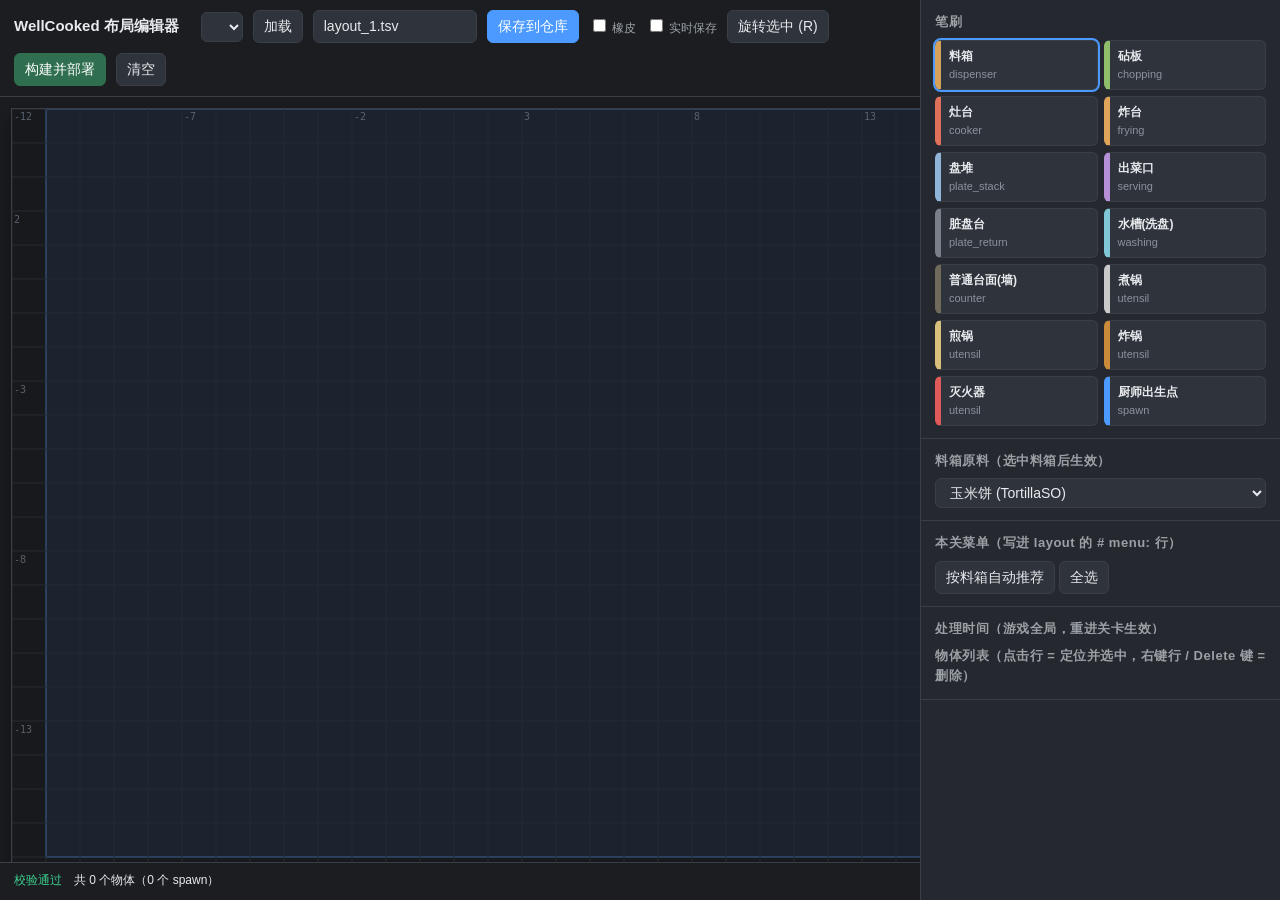
==== levels/wellcooked_demo/layout-editor/index.html @ 94f86778 "game-bridge/13: 四关数据、布局编辑器、F9 注入与处理时间插件 - 四关 layout + 重新生成的 bundle；生成器统一中心对齐占位、dir、盘堆挂已有台面  - 新增 lev" ====
<!DOCTYPE html>
<html lang="zh-CN">
<head>
<meta charset="utf-8">
<title>WellCooked 关卡布局编辑器</title>
<style>
  :root { --bg:#1b1d21; --panel:#25282e; --line:#3a3f47; --text:#e8eaed; --dim:#9aa0a6; --accent:#4c9aff; --warn:#ff6b6b; --ok:#3ecf8e; }
  * { box-sizing: border-box; }
  body { margin:0; font:14px/1.5 "Segoe UI","Microsoft YaHei",sans-serif; background:var(--bg); color:var(--text); display:flex; height:100vh; overflow:hidden; }
  #left { flex:1; display:flex; flex-direction:column; min-width:0; }
  #right { width:360px; background:var(--panel); border-left:1px solid var(--line); display:flex; flex-direction:column; overflow:hidden; }
  #sideTop { flex:0 1 auto; min-height:0; overflow-y:auto; }
  header { padding:10px 14px; border-bottom:1px solid var(--line); display:flex; gap:10px; align-items:center; flex-wrap:wrap; }
  header h1 { font-size:15px; margin:0 12px 0 0; font-weight:600; }
  button, select, input { background:#2f343c; color:var(--text); border:1px solid var(--line); border-radius:6px; padding:5px 10px; font:inherit; }
  button:hover { border-color:var(--accent); cursor:pointer; }
  button.primary { background:var(--accent); border-color:var(--accent); color:#fff; }
  #canvasWrap { flex:1; overflow:auto; padding:12px; display:flex; }
  canvas { margin:auto; image-rendering:pixelated; cursor:crosshair; box-shadow:0 0 0 1px #3a3f47, 0 8px 24px rgba(0,0,0,.45); }
  .sect { padding:12px 14px; border-bottom:1px solid var(--line); }
  .sect h2 { font-size:13px; margin:0 0 8px; color:var(--dim); font-weight:600; letter-spacing:.04em; }
  .palette { display:grid; grid-template-columns:1fr 1fr; gap:6px; }
  .palette button { text-align:left; font-size:12px; padding:6px 8px; }
  .palette button.active { outline:2px solid var(--accent); }
  #list { flex:1 1 240px; min-height:200px; overflow:auto; font-size:12px; }
  .group { position:sticky; top:0; z-index:1; background:#20232a; color:#8b929b; font-size:11px; padding:4px 8px; border-bottom:1px solid #2f333a; letter-spacing:.04em; }
  .row { display:flex; gap:6px; align-items:center; padding:3px 6px; border-bottom:1px solid #2f333a; cursor:pointer; }
  .row:hover { background:#2c313a; }
  .row.sel { background:#2c3a4f; }
  .empty { padding:10px 8px; color:#8b929b; font-size:12px; }
  .sw { width:10px; height:10px; border-radius:2px; flex:0 0 auto; }
  .row span.n { flex:1; overflow:hidden; text-overflow:ellipsis; white-space:nowrap; }
  .row span.c { color:var(--dim); }
  #status { padding:8px 14px; font-size:12px; border-top:1px solid var(--line); min-height:38px; }
  .err { color:var(--warn); }
  .good { color:var(--ok); }
  label.inline { font-size:12px; color:var(--dim); }
</style>
</head>
<body>
<div id="left">
  <header>
    <h1>WellCooked 布局编辑器</h1>
    <select id="fileSel"></select>
    <button id="btnLoad">加载</button>
    <input id="fileName" value="layout_1.tsv" size="16">
    <button id="btnSave" class="primary">保存到仓库</button>
    <label class="inline"><input type="checkbox" id="eraseMode"> 橡皮</label>
    <label class="inline"><input type="checkbox" id="autoSave"> 实时保存</label>
    <button id="btnRotate">旋转选中 (R)</button>
    <button id="btnBuild" style="background:#2f6f4f;border-color:#2f6f4f;color:#fff">构建并部署</button>
    <button id="btnClear">清空</button>
  </header>
  <div id="canvasWrap"><canvas id="cv"></canvas></div>
  <div id="status">就绪</div>
</div>

<div id="right">
  <div id="sideTop">
  <div class="sect">
    <h2>笔刷</h2>
    <div class="palette" id="palette"></div>
  </div>
  <div class="sect">
    <h2>料箱原料（选中料箱后生效）</h2>
    <select id="ingSel" style="width:100%"></select>
  </div>
  <div class="sect" id="menuPanel">
    <h2>本关菜单（写进 layout 的 # menu: 行）</h2>
    <div id="menuList" style="font-size:12px"></div>
    <div style="margin-top:8px">
      <button id="btnMenuAuto">按料箱自动推荐</button>
      <button id="btnMenuAll">全选</button>
    </div>
  </div>
  <div class="sect">
    <h2>处理时间（游戏全局，重进关卡生效）</h2>
    <div style="display:flex;gap:6px;align-items:center;margin-bottom:4px">
      <span style="color:#9aa0a6;font-size:12px">煮/炸</span>
      <input id="cookTime" type="number" min="1" max="30" step="0.5" value="10" style="width:70px">
      <span style="color:#9aa0a6;font-size:12px">秒</span>
    </div>
    <div id="cookHint" style="color:#8b929b;font-size:11px;margin-bottom:6px">煮好 10s，20s 烧焦</div>
    <div style="display:flex;gap:6px;align-items:center;margin-bottom:4px">
      <span style="color:#9aa0a6;font-size:12px">切菜阶段</span>
      <input id="chopStages" type="number" min="2" max="8" step="1" value="8" style="width:60px">
      <span style="color:#8b929b;font-size:11px">2–8</span>
    </div>
    <div style="display:flex;gap:6px;align-items:center;margin-bottom:6px">
      <span style="color:#9aa0a6;font-size:12px">单人每阶段刀数</span>
      <input id="chopMult" type="number" min="1" max="10" step="1" value="5" style="width:60px">
      <span style="color:#8b929b;font-size:11px">1–10</span>
    </div>
    <div id="chopEstimate" style="color:#8b929b;font-size:11px;margin-bottom:6px">单人：35 刀 ≈ 7.0s；2P+：7 刀 ≈ 1.4s（0.2s/刀）</div>
    <div style="display:flex;gap:8px;align-items:center">
      <button id="btnApplyProcessing">应用到游戏</button>
      <button id="btnResetProcessing">恢复默认</button>
    </div>
    <div id="procStatus" style="color:#8b929b;font-size:11px;margin-top:5px;white-space:pre-wrap">读取中…</div>
  </div>
  </div>
  <div class="sect" style="padding-bottom:6px">
    <h2>物体列表（点击行 = 定位并选中，右键行 / Delete 键 = 删除）</h2>
  </div>
  <div id="list"></div>
</div>

<script>
const X0 = -12, X1 = 30, Z0 = -18, Z1 = 6;      // 编辑范围（格）
const CS = 34;                                  // 每格像素
const CELL = 0.6;   // 实测：台面 1.2 米 = 2 格，最小公因数 0.6 米
// 真实可视地板（米）：x -6.6..17.4, z -10.2..3.0 → 换算成格
const FLOOR = { x0: -6.6 / CELL, x1: 17.4 / CELL, z0: -10.2 / CELL, z1: 3.0 / CELL };
const COLS = X1 - X0, ROWS = Z1 - Z0;

const KINDS = [
  { kind:"dispenser",   name:"料箱",   prefab:"Dispenser",       so:"Dispenser01SO",   color:"#d7a15a", w:2, h:2 },
  { kind:"chopping",    name:"砧板",   prefab:"ChoppingCounter", so:"ChoppingCounterSO", color:"#8fbf6a", w:2, h:2 },
  { kind:"cooker",      name:"灶台",   prefab:"Cooker",          so:"CookerSO",        color:"#e0705a", w:2, h:2 },
  { kind:"frying",      name:"炸台",   prefab:"FryingStation",   so:"FryingStationSO", color:"#e0a35a", w:2, h:2 },
  { kind:"plate_stack", name:"盘堆",   prefab:"CleanPlateStack", so:"CleanPlateStackSO", color:"#8fb4d7", w:2, h:2 },
  { kind:"serving",     name:"出菜口", prefab:"ServingStation",  so:"ServingStationSO", color:"#b58fd7", w:4, h:2 },
  { kind:"plate_return",name:"脏盘台", prefab:"PlateReturn",     so:"PlateReturnSO",   color:"#7a7f8a", w:2, h:2 },
  { kind:"washing",     name:"水槽(洗盘)", prefab:"Sink",          so:"SinkSO",          color:"#7fc7d7", w:4, h:2 },
  { kind:"counter",     name:"普通台面(墙)", prefab:"Counter",         so:"CounterSO",       color:"#6f6a5a", w:2, h:2 },
  { kind:"utensil",     name:"煮锅",   prefab:"Pot",             so:"PotSO",           color:"#c9c9c9", w:2, h:2 },
  { kind:"utensil",     name:"煎锅",   prefab:"FryPan",          so:"FryPanSO",        color:"#d8c07a", w:2, h:2 },
  { kind:"utensil",     name:"炸锅",   prefab:"FrierBasket",     so:"FrierBasketSO",   color:"#c98a3a", w:2, h:2 },
  { kind:"utensil",     name:"灭火器", prefab:"FireExtinguisher", so:"FireExtinguisherSO", color:"#e05a5a", w:2, h:2 },
  { kind:"spawn",       name:"厨师出生点", prefab:"",            so:"",                color:"#4c9aff", w:1, h:1 },
];
const INGREDIENTS = [
  { v:"TortillaSO",       n:"玉米饼" },
  { v:"RiceSO",           n:"米（要煮）" },
  { v:"BurritoChickenSO", n:"鸡肉（切+炸）" },
  { v:"BurritoMeatSO",    n:"牛肉（切+炸）" },
  { v:"MushroomSO",       n:"蘑菇（切）" },
  { v:"SushiFishSO",      n:"寿司鱼（切）" },
  { v:"SushiPrawnSO",     n:"寿司虾（切）" },
];

const cv = document.getElementById("cv");
const ctx = cv.getContext("2d");
cv.width = COLS * CS; cv.height = ROWS * CS;

let objs = [];            // {kind,prefab,so,ing,x,z,note}
let brush = KINDS[0];
let selected = -1;

const px = (x) => (x - X0) * CS;
const py = (z) => (Z1 - 1 - z) * CS;   // z 向上
const cellAt = (ev) => {
  const r = cv.getBoundingClientRect();
  const col = Math.floor((ev.clientX - r.left) / CS);
  const row = Math.floor((ev.clientY - r.top) / CS);
  if (col < 0 || row < 0 || col >= COLS || row >= ROWS) return null;
  return { x: X0 + col, z: Z0 + (ROWS - 1 - row) };
};

// ---- 占位模型：前端与生成器 BuildWellCookedDemo.cs 必须逐格一致 ----
// 工位以锚点格 (x,z) 为中心，占据 w x h 格（中心对齐）：
//   x0 = x - w/2, x1 = x + w/2, z0 = z - h/2, z1 = z + h/2
// 生成器 FootprintOf() 用米、这里用格，0.6 米/格，2x2 / 4x2 的整数结果完全对应。
// 锚点不是左上角：2x2 台面放在 (7,0) 时占 (6,0)(7,0)(6,1)(7,1)，与游戏里一致。
function layoutBounds(list) {
  // 必须和生成器 ComputeRoomBounds() 一样：只跳过 spawn（utensil/plate_stack 也算），
  // 否则靠墙判断（yaw）会不同，同一个 sink 在两边会被算成不同朝向。
  const all = (list || objs).filter(o => o.kind !== "spawn");
  if (!all.length) return { minX:0, maxX:0, minZ:0, maxZ:0 };
  const xs = all.map(o => o.x), zs = all.map(o => o.z);
  return { minX:Math.min(...xs), maxX:Math.max(...xs), minZ:Math.min(...zs), maxZ:Math.max(...zs) };
}
function wallYaw(gx, gz, bb) {
  if (gz >= bb.maxZ) return 180;   // 北墙 -> 朝南（朝屋里）
  if (gz <= bb.minZ) return 0;     // 南墙 -> 朝北（朝屋里）
  if (gx <= bb.minX) return 90;    // 西墙 -> 朝东
  if (gx >= bb.maxX) return 270;   // 东墙 -> 朝西
  return 0;
}
// 出餐口的箭头必须朝屋外；映射与生成器 ServingYaw() 一字不差：
// 东 90 / 北 0 / 南 180 / 西 270，岛台朝东 90。
function servingYaw(gx, gz, bb) {
  if (gz >= bb.maxZ) return 0;
  if (gz <= bb.minZ) return 180;
  if (gx <= bb.minX) return 270;
  if (gx >= bb.maxX) return 90;
  return 90;
}
function yawOf(o, bb) {
  bb = bb || layoutBounds();
  if (o.kind === "serving") return servingYaw(o.x, o.z, bb);   // 出餐口永远由位置决定（dir 不生效）
  if (o.dir === undefined || o.dir === null || o.dir === "") return wallYaw(o.x, o.z, bb);
  return ((parseInt(o.dir, 10) % 360) + 360) % 360;
}
// 长轴跟着朝向走：0/180 => 长轴沿 x；90/270 => 长轴沿 z。
// 用和生成器 FootprintOf() 相同的区间（45..135 / 225..315），非 90 的整数倍也一致。
function dimsOf(o, bb) {
  const k = KINDS.find(k => k.prefab === o.prefab) || KINDS.find(k => k.kind === o.kind) || {};
  let w = k.w || 1, h = k.h || 1;
  const y = yawOf(o, bb);
  if ((y > 45 && y < 135) || (y > 225 && y < 315)) { const t = w; w = h; h = t; }
  return { w: w, h: h, yaw: y };
}
// 占地矩形（格坐标，中心对齐）
function boxOf(o, bb) {
  const d = dimsOf(o, bb);
  return { x0:o.x - d.w / 2, x1:o.x + d.w / 2,
           z0:o.z - d.h / 2, z1:o.z + d.h / 2,
           w:d.w, h:d.h, yaw:d.yaw };
}
function covers(o, x, z, bb) {
  const b = boxOf(o, bb);
  return x >= b.x0 && x < b.x1 && z >= b.z0 && z < b.z1;
}
function solidAt(o) { return o.kind !== "utensil" && o.kind !== "plate_stack" && o.kind !== "spawn"; }
function boxesOverlap(a, b) {
  return a.x0 < b.x1 && b.x0 < a.x1 && a.z0 < b.z1 && b.z0 < a.z1;
}
// 与生成器 PlaceFromLayout() 的检查范围一致：utensil / plate_stack 装在宿主上，不占地面。
function findOverlaps(list) {
  list = list || objs;
  const bb = layoutBounds(list);
  const solid = list.map((o, i) => ({ o, i })).filter(e => solidAt(e.o));
  const out = [];
  for (let a = 0; a < solid.length; a++) {
    for (let b = a + 1; b < solid.length; b++) {
      if (boxesOverlap(boxOf(solid[a].o, bb), boxOf(solid[b].o, bb))) out.push([solid[a].i, solid[b].i]);
    }
  }
  return out;
}
// 拖动连画时用：候选物体是否与已有落地工位冲突（单击放置不走这里，允许放下并标红）。
function conflictsWith(cand) {
  const list = objs.concat([cand]);
  const bb = layoutBounds(list);
  const cb = boxOf(cand, bb);
  return objs.some(o => solidAt(o) && boxesOverlap(cb, boxOf(o, bb)));
}
function kindName(o) {
  const k = KINDS.find(k => k.prefab === o.prefab) || KINDS.find(k => k.kind === o.kind) || {};
  return k.name || o.kind;
}
function zxy(o) { return "(" + o.x + "," + o.z + ")"; }
function overlapText(pair) {
  const a = objs[pair[0]], b = objs[pair[1]];
  return zxy(a) + " 的" + kindName(a) + "与 " + zxy(b) + " 的" + kindName(b) + " 占地重叠";
}
function draw() {
  ctx.clearRect(0,0,cv.width,cv.height);
  // 背景
  ctx.fillStyle = "#17191d"; ctx.fillRect(0,0,cv.width,cv.height);
  // 地板范围
  const fx = px(FLOOR.x0), fw = (FLOOR.x1-FLOOR.x0)*CS;
  const fz = py(FLOOR.z1), fh = (FLOOR.z1-FLOOR.z0)*CS;
  ctx.fillStyle = "rgba(76,154,255,.08)"; ctx.fillRect(fx, fz, fw, fh);
  ctx.strokeStyle = "rgba(76,154,255,.45)"; ctx.lineWidth = 2; ctx.strokeRect(fx, fz, fw, fh);
  // 网格
  ctx.strokeStyle = "#262a30"; ctx.lineWidth = 1;
  for (let i=0;i<=COLS;i++){ ctx.beginPath(); ctx.moveTo(i*CS,0); ctx.lineTo(i*CS,cv.height); ctx.stroke(); }
  for (let j=0;j<=ROWS;j++){ ctx.beginPath(); ctx.moveTo(0,j*CS); ctx.lineTo(cv.width,j*CS); ctx.stroke(); }
  // 坐标标注（每 5 格）
  ctx.fillStyle = "#5a616b"; ctx.font = "10px Consolas,monospace";
  for (let x=X0;x<X1;x+=5){ ctx.fillText(String(x), px(x)+2, 11); }
  for (let z=Z0;z<Z1;z+=5){ ctx.fillText(String(z), 2, py(z)+12); }
  // 物体（占位以锚点格为中心；与其它落地工位冲突的画红色边框）
  const bb = layoutBounds(objs);
  const bad = new Set();
  findOverlaps(objs).forEach(p => { bad.add(p[0]); bad.add(p[1]); });
  objs.forEach((o,i) => {
    const k = KINDS.find(k=>k.prefab===o.prefab) || KINDS.find(k=>k.kind===o.kind) || {color:"#888"};
    const b = boxOf(o, bb);
    const left = (b.x0 - X0) * CS, top = (Z1 - b.z1) * CS;
    const wPx = b.w * CS, hPx = b.h * CS;
    const isUt = (o.kind === "utensil");
    const inset = isUt ? Math.round(CS * 0.28) : 2;
    ctx.fillStyle = k.color;
    ctx.fillRect(left + inset, top + inset, wPx - inset * 2, hPx - inset * 2);
    if (isUt) {
      ctx.strokeStyle = "#1b1d21"; ctx.lineWidth = 1;
      ctx.strokeRect(left + inset, top + inset, wPx - inset * 2, hPx - inset * 2);
    }
    if (i === selected) {
      ctx.strokeStyle = "#fff"; ctx.lineWidth = 2;
      ctx.strokeRect(left + 1, top + 1, wPx - 2, hPx - 2);
    }
    if (bad.has(i)) {   // 红色边框 = 与已有落地工位占地重叠（保存前就能看到）
      ctx.strokeStyle = "#ff3b30"; ctx.lineWidth = 3;
      ctx.strokeRect(left + 2, top + 2, wPx - 4, hPx - 4);
    }
    if (o.kind === "serving" || o.kind === "plate_return") {
      const yaw = b.yaw;
      const mx = left + wPx / 2, my = top + hPx / 2;
      const dx = yaw === 90 ? 1 : (yaw === 270 ? -1 : 0);
      const dy = yaw === 180 ? 1 : (yaw === 0 ? -1 : 0);
      ctx.fillStyle = "#12140f";
      ctx.beginPath();
      ctx.moveTo(mx + dx * CS * 0.30, my + dy * CS * 0.30);
      ctx.lineTo(mx - dx * CS * 0.12 + dy * CS * 0.20, my - dy * CS * 0.12 - dx * CS * 0.20);
      ctx.lineTo(mx - dx * CS * 0.12 - dy * CS * 0.20, my - dy * CS * 0.12 + dx * CS * 0.20);
      ctx.closePath(); ctx.fill();
    }
    ctx.fillStyle = "#12140f"; ctx.font = "9px Consolas,monospace";
    const tag = o.kind === "dispenser"
      ? (o.ing || "料箱").replace("SO", "")
      : (k.name || o.kind);
    ctx.fillText(tag.slice(0, 6), left + 3, top + hPx - 6);
  });
}

function renderPalette() {
  const p = document.getElementById("palette");
  p.innerHTML = "";
  KINDS.forEach(k => {
    const b = document.createElement("button");
    b.innerHTML = `<b>${k.name}</b><br><span style="color:#8b929b;font-size:11px">${k.kind}</span>`;
    b.style.borderLeft = "6px solid " + k.color;
    b.onclick = () => {
      brush = k;
      [...p.children].forEach(c=>c.classList.remove("active")); b.classList.add("active");
      if (selected >= 0 && objs[selected]) {
        const o = objs[selected];
        o.kind = k.kind; o.prefab = k.prefab; o.so = k.so;
        o.ing = (k.kind === "dispenser") ? document.getElementById("ingSel").value : "";
        draw(); renderList(); validate(); renderMenu(); scheduleSave();
      }
    };
    if (k === brush) b.classList.add("active");
    p.appendChild(b);
  });
}

const LIST_GROUPS = [
  { name: "厨师出生点", kinds: ["spawn"] },
  { name: "台面", kinds: ["counter"] },
  { name: "烹饪工位", kinds: ["cooker", "frying", "chopping"] },
  { name: "料箱", kinds: ["dispenser"] },
  { name: "盘子 / 洗涤", kinds: ["plate_stack", "plate_return", "washing"] },
  { name: "出餐口", kinds: ["serving"] },
  { name: "锅具 / 工具", kinds: ["utensil"] },
];
const LIST_GROUP_OTHER = "其他";
function listGroupOf(kind) {
  const g = LIST_GROUPS.find(g => g.kinds.indexOf(kind) >= 0);
  return g ? g.name : LIST_GROUP_OTHER;
}
function renderList() {
  const list = document.getElementById("list");
  const scrollTop = list.scrollTop || 0;
  list.innerHTML = "";
  if (!objs.length) {
    const empty = document.createElement("div");
    empty.className = "empty";
    empty.textContent = "还没有物体。从右侧笔刷选择后点画布放置。";
    list.appendChild(empty);
    return;
  }
  const grouped = {};
  objs.forEach((o, i) => {
    const name = listGroupOf(o.kind);
    (grouped[name] || (grouped[name] = [])).push({ o, i });
  });
  const order = LIST_GROUPS.map(g => g.name).concat([LIST_GROUP_OTHER]);
  order.forEach(name => {
    const items = grouped[name];
    if (!items || !items.length) return;
    items.sort((a, b) => a.o.x - b.o.x || a.o.z - b.o.z);
    const header = document.createElement("div");
    header.className = "group";
    header.textContent = name + "（" + items.length + "）";
    list.appendChild(header);
    items.forEach(({ o, i }) => {
      const d = document.createElement("div");
      d.className = "row" + (i === selected ? " sel" : "");
      const k = KINDS.find(k=>k.prefab===o.prefab) || KINDS.find(k=>k.kind===o.kind) || {color:"#888"};
      d.innerHTML = `<span class="sw" style="background:${k.color}"></span>
        <span class="n">${k.name || o.kind}${o.ing?" · "+o.ing:""}</span>
        <span class="c">${o.x},${o.z}</span>`;
      d.onclick = () => {
        selected = (selected === i ? -1 : i);
        if (selected >= 0 && o.kind === "dispenser") document.getElementById("ingSel").value = o.ing || INGREDIENTS[0].v;
        draw(); renderList();
      };
      d.oncontextmenu = (e) => { e.preventDefault(); removeObjectAt(i); };
      list.appendChild(d);
    });
  });
  list.scrollTop = Math.min(scrollTop, list.scrollHeight || scrollTop);
}

function validate() {
  const bad = [];
  const seen = {};
  objs.forEach(o => {
    if (o.x < FLOOR.x0 || o.x > FLOOR.x1 || o.z < FLOOR.z0 || o.z > FLOOR.z1)
      bad.push(`${kindName(o)} 在 (${o.x},${o.z}) 超出地板范围`);
    // 与生成器一致：utensil / plate_stack 装在宿主格上，不算“同一格放了多个物体”。
    if (o.kind !== "spawn" && solidAt(o)) {
      const k = o.x + "," + o.z;
      if (seen[k]) bad.push(`格 (${k}) 放了多个物体`);
      else seen[k] = 1;
    }
  });
  findOverlaps(objs).forEach(p => bad.push(overlapText(p)));
  const spawnCount = objs.filter(o => o.kind === "spawn").length;
  if (objs.length && spawnCount === 0) bad.push("没有厨师出生点（spawn）：进入关卡可能没有厨师");
  const st = document.getElementById("status");
  if (bad.length) { st.innerHTML = `<span class="err">${bad.length} 个问题：${bad.slice(0,6).join("；")}${bad.length > 6 ? "；…" : ""}</span>`; }
  else { st.innerHTML = `<span class="good">校验通过</span>　共 ${objs.length} 个物体（${spawnCount} 个 spawn）`; }
}

function removeObjectAt(i) {
  if (i < 0 || i >= objs.length) return;
  objs.splice(i, 1);
  if (selected === i) selected = -1;
  else if (selected > i) selected--;
  draw(); renderList(); validate(); renderMenu(); scheduleSave();
}
function deleteSelected() {
  if (selected >= 0) removeObjectAt(selected);
}

// ---- 画布交互：按下即画、拖动连续画、松手结束 ----
let painting = false, hover = null, lastCellKey = "";

function placeAt(c, erase, allowOverlap) {
  if (!c) return;
  const key = c.x + "," + c.z;
  if (key === lastCellKey) return;
  lastCellKey = key;

  if (erase) {
    const bb = layoutBounds(objs);
    let i = -1;
    // 先删家具（后放的在上层）；格子上没有家具时才删 spawn。
    // 这样台面盖住 spawn 时橡皮不会误删 spawn，单独点 spawn 所在格又能删掉它。
    for (let n = objs.length - 1; n >= 0; n--) {
      if (objs[n].kind !== "spawn" && covers(objs[n], c.x, c.z, bb)) { i = n; break; }
    }
    if (i < 0) {
      for (let n = objs.length - 1; n >= 0; n--) {
        if (objs[n].kind === "spawn" && covers(objs[n], c.x, c.z, bb)) { i = n; break; }
      }
    }
    if (i >= 0) removeObjectAt(i);
    return;
  }

  const cand = { kind: brush.kind, prefab: brush.prefab, so: brush.so,
                 ing: brush.kind === "dispenser" ? document.getElementById("ingSel").value : "",
                 x: c.x, z: c.z, note: "" };

  // 不在这里拒绝重叠：单击先放下去，draw() 把它画成红色边框，validate() 在底部校验区
  // 列出「(x,z) 的X与 (x,z) 的Y占地重叠」。生成器仍然会因此失败（这是对的），
  // 但用户能在保存/构建之前就看到问题。
  // 拖动连画（allowOverlap=false）时跳过已占格，否则一条拖拽会堆出一串互相重叠的工位。
  if (!allowOverlap && solidAt(cand) && conflictsWith(cand)) return;

  objs.push(cand);
  selected = -1;   // 放下后不选中：避免 R / Delete 误作用到刚放的物体
  draw(); renderList(); validate(); renderMenu(); scheduleSave();
}

cv.addEventListener("mousedown", (ev) => {
  ev.preventDefault();
  painting = true; lastCellKey = "";
  placeAt(cellAt(ev), document.getElementById("eraseMode").checked || ev.button === 2, true);
});
cv.addEventListener("mousemove", (ev) => {
  const c = cellAt(ev);
  const changed = (!!c !== !!hover) || (c && hover && (c.x !== hover.x || c.z !== hover.z));
  hover = c;
  if (painting) { placeAt(c, document.getElementById("eraseMode").checked, false); }
  else if (changed) { draw(); }
});
window.addEventListener("mouseup", () => { painting = false; lastCellKey = ""; });
cv.addEventListener("mouseleave", () => { hover = null; draw(); });
cv.addEventListener("contextmenu", (e) => e.preventDefault());

// ---- 实时保存（防抖 800ms）----
let saveTimer = null;
function scheduleSave() {
  if (!document.getElementById("autoSave").checked) return;
  clearTimeout(saveTimer);
  saveTimer = setTimeout(() => document.getElementById("btnSave").click(), 800);
}

function parseMenuLine(text) {
  const m = text.match(/^#\s*menu:\s*(.+)$/m);
  if (!m) return [];
  return m[1].split(',').map(s => s.trim()).filter(Boolean);
}
function parseTSV(text) {
  const out = [];
  text.split(/\r?\n/).forEach(line => {
    if (!line || line.startsWith("#")) return;
    const f = line.split("\t");
    if (f.length < 6) return;
    if (!/^[a-z_]+$/.test(f[0]) || f[0] === "kind") return;
    const x = parseInt(f[4], 10), z = parseInt(f[5], 10);
    if (!Number.isFinite(x) || !Number.isFinite(z)) return;   // 表头 / 坏行
    // 第 8 列是朝向；空着表示“按位置推导”（生成器也一样）。
    // 只接受 0 <= dir < 360，和生成器 float.TryParse + 范围检查保持一致。
    const rawDir = (f.length >= 8 && f[7] !== "") ? parseInt(f[7], 10) : NaN;
    const dir = (Number.isFinite(rawDir) && rawDir >= 0 && rawDir < 360) ? rawDir : undefined;
    out.push({ kind:f[0], prefab:f[1], so:f[2], ing:f[3], x:x, z:z,
               note:f[6]||"", dir:dir });
  });
  return out;
}

const RECIPES = [
  { n: "Burrito_Chicken_SO",   label: "鸡肉卷",  need: ["TortillaSO","BurritoChickenSO","RiceSO"] },
  { n: "Sushi_PlainFish_SO",   label: "寿司(鱼)", need: ["SushiFishSO","RiceSO"] },
  { n: "Sushi_PlainPrawn_SO",  label: "寿司(虾)", need: ["SushiPrawnSO","RiceSO"] },
  { n: "Burrito_Beef_SO",      label: "牛肉卷",  need: ["TortillaSO","BurritoMeatSO","RiceSO"] },
];
let menuSel = [];
function renderMenu() {
  const box = document.getElementById("menuList");
  box.innerHTML = "";
  RECIPES.forEach(r => {
    const id = "m_" + r.n;
    const on = menuSel.includes(r.n);
    const has = r.need.every(need => objs.some(o => o.kind === "dispenser" && o.ing === need));
    box.innerHTML += `<label style="display:block;margin:2px 0;color:${has ? "#e8eaed" : "#8b929b"}">
      <input type="checkbox" id="${id}" ${on ? "checked" : ""}> ${r.label} <span style="font-size:11px">(${r.n.replace("_SO","")}${has ? "" : " · 缺原料"})</span></label>`;
  });
  RECIPES.forEach(r => {
    const el = document.getElementById("m_" + r.n);
    if (el) el.onchange = () => {
      if (el.checked) { if (!menuSel.includes(r.n)) menuSel.push(r.n); }
      else menuSel = menuSel.filter(x => x !== r.n);
    };
  });
}
document.getElementById("btnMenuAuto").onclick = () => {
  menuSel = RECIPES.filter(r => r.need.every(need => objs.some(o => o.kind === "dispenser" && o.ing === need))).map(r => r.n);
  renderMenu();
};
document.getElementById("btnMenuAll").onclick = () => { menuSel = RECIPES.map(r => r.n); renderMenu(); };
function toTSV() {
  const lines = [];
  lines.push("# wellcooked_demo layout (unit: 1 m grid; x right, z up)");
  lines.push("# columns: kind\tprefab\tso\tingredient\tx\tz\tnote");
  lines.push("kind\tprefab\tso\tingredient\tx\tz\tnote");
  if (menuSel.length) lines.push("# menu: " + menuSel.join(", "));
  objs.slice().sort((a,b)=> a.z-b.z || a.x-b.x).forEach(o => {
    lines.push([o.kind, o.prefab, o.so, o.ing, o.x, o.z, o.note||"", (o.dir===undefined?"":o.dir)].join("\t"));
  });
  return lines.join("\n") + "\n";
}

// ---- 处理时间：写 BepInEx\wellcooked-processing.json，插件读同一份文件 ----
// 范围由服务端 /api/processing 统一下发；插件 ProcessingTuner.cs 用同一组常量兜底。
const PROC_DEFAULTS = { cook_time: 10, chop_stages: 8, chop_multiplier: 5 };
let procRanges = { cook_time: [1, 30, 0.5], chop_stages: [2, 8, 1], chop_multiplier: [1, 10, 1] };
let procPath = "";
function procEl(id) { return document.getElementById(id); }
function updateCookHint() {
  const v = parseFloat(procEl("cookTime").value);
  const t = Number.isFinite(v) ? Math.max(1, Math.min(30, v)) : PROC_DEFAULTS.cook_time;
  procEl("cookHint").textContent = "煮好 " + t + "s，烧焦 " + (t * 2) + "s（游戏规则 2×）";
  updateChopEstimate();
}
// 游戏数据：AnimationEventData 的 Chop 是 duration=0.2s、Impact=0.2s，
// 所以一次下刀 ≈ 0.2s。完成条件是 m_progress == stages-1，每阶段需要 M 刀：
//   总刀数 = (stages-1) * M；时间 ≈ 总刀数 * 0.2s。
// 2P+ 时游戏把每阶段刀数固定为 1（SingleplayerChopTimeMultiplier 不参与）。
const CHOP_SECONDS = 0.2;
function updateChopEstimate() {
  const s = Math.max(2, Math.min(8, parseInt(procEl("chopStages").value, 10) || 8));
  const m = Math.max(1, Math.min(10, parseInt(procEl("chopMult").value, 10) || 5));
  const single = (s - 1) * m;
  const multi = (s - 1) * 1;
  const sec = (n) => (n * CHOP_SECONDS).toFixed(1);
  procEl("chopEstimate").textContent =
    "单人：" + single + " 刀 ≈ " + sec(single) + "s；2P+：" + multi + " 刀 ≈ " + sec(multi) + "s（0.2s/刀）";
}
function setProcessingInputs(values, ranges) {
  if (ranges) procRanges = ranges;
  const map = [["cookTime", "cook_time"], ["chopStages", "chop_stages"], ["chopMult", "chop_multiplier"]];
  map.forEach(([id, key]) => {
    const el = procEl(id); if (!el) return;
    const r = procRanges[key] || [PROC_DEFAULTS[key], PROC_DEFAULTS[key], 1];
    el.min = r[0]; el.max = r[1]; el.step = r.length > 2 ? r[2] : 1;
    el.value = (values && values[key] !== undefined) ? values[key] : PROC_DEFAULTS[key];
  });
  updateCookHint();
}
function procStatus(text, ok) {
  const st = procEl("procStatus");
  st.textContent = text + (procPath ? ("\n" + procPath) : "");
  st.style.color = ok ? "#3ecf8e" : "#ff6b6b";
  st.title = procPath;
}
async function loadProcessing() {
  try {
    const r = await fetch("/api/processing");
    const j = await r.json();
    if (!j || !j.ok || !j.values) throw new Error((j && j.error) || "接口不可用");
    procPath = j.path || "";
    setProcessingInputs(j.values, j.ranges);
    procStatus(j.updated_at ? ("已写入 " + j.updated_at + "；重进关卡生效")
                            : "尚未写入；当前显示默认值（10s / 8 阶段 / 5 刀）", true);
  } catch (e) {
    setProcessingInputs(PROC_DEFAULTS, procRanges);
    procStatus("处理时间接口不可用：" + e.message, false);
  }
}
async function applyProcessing(values) {
  const v = values || {
    cook_time: parseFloat(procEl("cookTime").value),
    chop_stages: parseInt(procEl("chopStages").value, 10),
    chop_multiplier: parseInt(procEl("chopMult").value, 10),
  };
  try {
    const r = await fetch("/api/processing", {
      method: "POST", headers: { "Content-Type": "application/json" }, body: JSON.stringify(v)
    });
    const j = await r.json();
    if (!j || !j.ok) throw new Error((j && j.error) || "写入失败");
    procPath = j.path || procPath;
    setProcessingInputs(j.values, j.ranges);
    procStatus("已写入 " + j.values.cook_time + "s / " + j.values.chop_stages + " 阶段 / "
               + j.values.chop_multiplier + " 刀；重进关卡生效", true);
  } catch (e) {
    procStatus("写入失败：" + e.message, false);
  }
}
document.getElementById("btnApplyProcessing").onclick = () => applyProcessing();
document.getElementById("btnResetProcessing").onclick = () => applyProcessing(PROC_DEFAULTS);
["cookTime", "chopStages", "chopMult"].forEach(id => {
  const el = procEl(id); if (el) el.addEventListener("input", updateCookHint);
});

async function refreshFiles() {
  const r = await fetch("/api/list"); const j = await r.json();
  const sel = document.getElementById("fileSel");
  sel.innerHTML = "";
  (j.files||[]).forEach(f => { const o=document.createElement("option"); o.value=f; o.textContent=f; sel.appendChild(o); });
}

async function loadFile(name) {
  const r = await fetch("/api/load?name=" + encodeURIComponent(name));
  const j = await r.json();
  if (!j.ok) { document.getElementById("status").innerHTML = `<span class="err">${j.error}</span>`; return; }
  objs = parseTSV(j.content);
  selected = -1;
  menuSel = parseMenuLine(j.content);
  renderMenu();
  document.getElementById("fileName").value = name;
  draw(); renderList(); validate(); renderMenu();
}

document.getElementById("btnRotate").onclick = () => rotateSelected();
window.addEventListener("keydown", (e) => { if (e.key === "r" || e.key === "R") rotateSelected(); if (e.key === "Delete") { e.preventDefault(); deleteSelected(); } if (e.key === "Escape") { selected = -1; draw(); renderList(); } });
function rotateSelected() {
  if (selected < 0 || !objs[selected]) { return; }
  const o = objs[selected];
  const st = document.getElementById("status");
  if (o.kind === "serving") {
    // 箭头必须朝屋外，朝向由位置决定（生成器 ServingYaw，东 90 / 北 0 / 南 180 / 西 270）。
    st.innerHTML = '<span class="err">出餐口的箭头必须朝屋外，朝向由位置决定，不能旋转</span>';
    return;
  }
  // 从“当前生效朝向”转 90°：墙边没写 dir 的工位也能正确转。
  const cur = yawOf(o, layoutBounds(objs));
  o.dir = (cur + 90) % 360;
  draw(); renderList(); validate(); renderMenu(); scheduleSave();
}
document.getElementById("btnLoad").onclick = () => loadFile(document.getElementById("fileSel").value);
document.getElementById("btnClear").onclick = () => { if (confirm("清空当前编辑内容？")) { objs=[]; selected=-1; draw(); renderList(); validate(); } };
document.getElementById("btnBuild").onclick = async () => {
  const st = document.getElementById("status");
  st.innerHTML = "正在保存并构建（约 6-10 分钟）…";
  await document.getElementById("btnSave").click();
  try {
    const r = await fetch("/api/build", {method:"POST"});
    const j = await r.json().catch(() => ({}));
    if (!j || !j.ok) {
      st.innerHTML = '<span class="err">构建请求失败：' + ((j && j.error) || "未配置构建脚本") + '</span>';
      return;
    }
  } catch(e) { st.innerHTML = "构建请求失败"; return; }
  const timer = setInterval(async () => {
    try {
      const r = await fetch("/api/build/status"); const j = await r.json();
      st.innerHTML = "<span class=\"good\">" + (j.building ? "构建中…" : "构建结束") + "</span><br><pre style=\"font-size:11px;white-space:pre-wrap\">" + (j.log || "") + "</pre>";
      if (!j.building) clearInterval(timer);
    } catch(e) {}
  }, 3000);
};

document.getElementById("btnSave").onclick = async () => {
  const name = document.getElementById("fileName").value.trim();
  const r = await fetch("/api/save", {
    method:"POST", headers:{"Content-Type":"application/json"},
    body: JSON.stringify({ name, content: toTSV() })
  });
  const j = await r.json();
  document.getElementById("status").innerHTML = j.ok
    ? `<span class="good">已保存 ${j.name}（${j.bytes} 字节，原文件备份为 .bak）</span>`
    : `<span class="err">保存失败：${j.error}</span>`;
  refreshFiles();
};

(function init(){
  const ing = document.getElementById("ingSel");
  INGREDIENTS.forEach(i => { const o=document.createElement("option"); o.value=i.v; o.textContent=i.n + "  (" + i.v + ")"; ing.appendChild(o); });
  ing.addEventListener("change", () => {
    if (selected >= 0 && objs[selected] && objs[selected].kind === "dispenser") {
      objs[selected].ing = ing.value;
      draw(); renderList(); validate(); renderMenu(); scheduleSave();
    }
  });
  const origRenderPalette = renderPalette;
  renderPalette = function() {
    origRenderPalette();
  };
  renderPalette(); draw(); validate(); refreshFiles(); loadProcessing();
})();
</script>
</body>
</html>
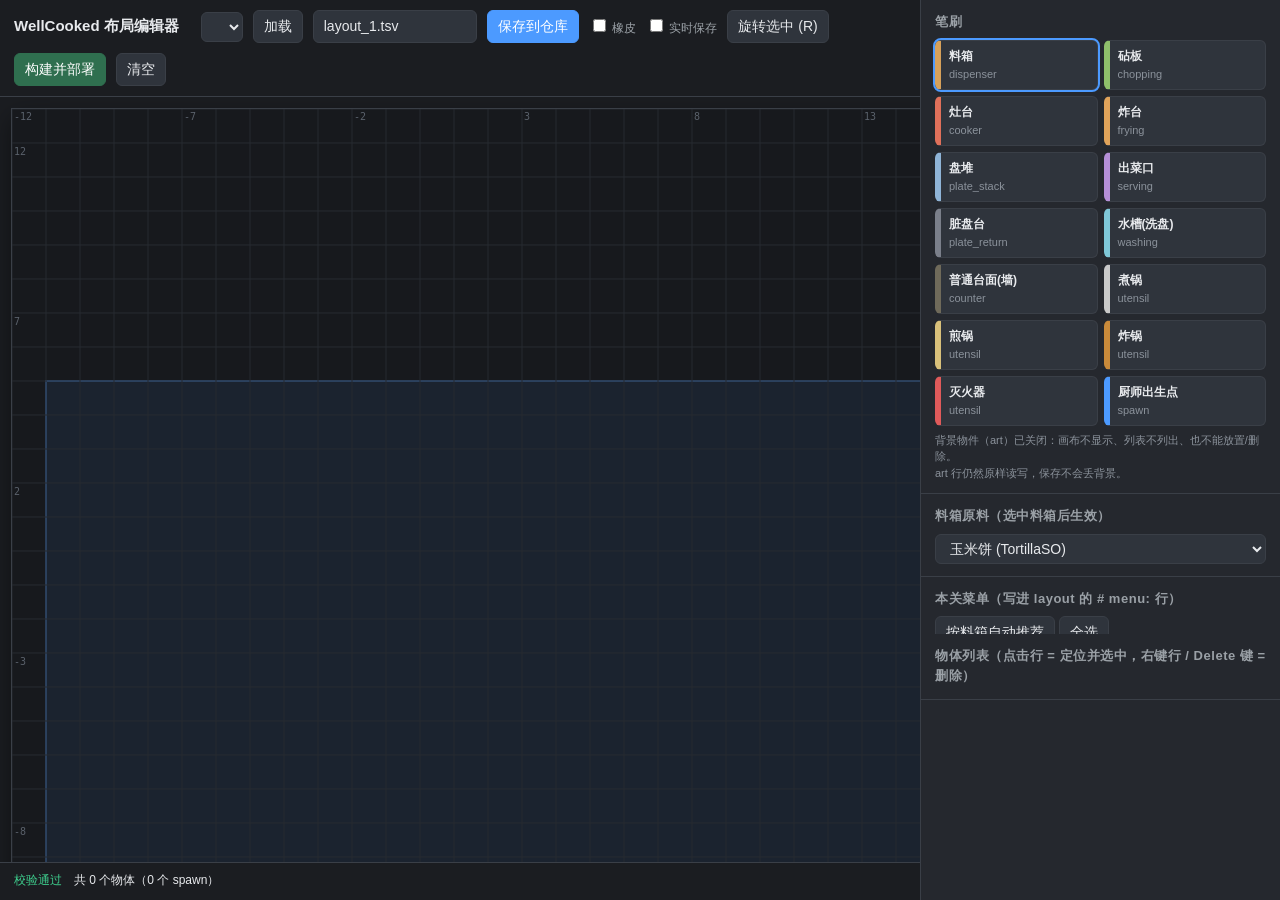
==== commit ffd55c5f: "game-bridge/13: 四关背景按主题重做（组合式生成器）、新增 4 个素材展示关、出生点改由模板 Player 生效 - 组合式生成器 tools/make-bg-compose.js：按实" ====
--- a/levels/wellcooked_demo/layout-editor/index.html
+++ b/levels/wellcooked_demo/layout-editor/index.html
@@ -31,6 +31,10 @@
   .sw { width:10px; height:10px; border-radius:2px; flex:0 0 auto; }
   .row span.n { flex:1; overflow:hidden; text-overflow:ellipsis; white-space:nowrap; }
   .row span.c { color:var(--dim); }
+  .art-thumb { width:72px; height:72px; flex:0 0 auto; border:1px solid var(--line); border-radius:4px; background:#171b20; object-fit:contain; }
+  .dim { color:#8b929b; font-size:10px; }
+  #artList .row { align-items:flex-start; }
+  #artList .row span.n { white-space:normal; line-height:1.35; }
   #status { padding:8px 14px; font-size:12px; border-top:1px solid var(--line); min-height:38px; }
   .err { color:var(--warn); }
   .good { color:var(--ok); }
@@ -60,6 +64,30 @@
   <div class="sect">
     <h2>笔刷</h2>
     <div class="palette" id="palette"></div>
+    <div style="color:#8b929b;font-size:11px;margin-top:6px;line-height:1.5">
+      背景物件（art）已关闭：画布不显示、列表不列出、也不能放置/删除。<br>
+      art 行仍然原样读写，保存不会丢背景。
+    </div>
+  </div>
+  <div class="sect" id="artSect" style="display:none">
+    <h2>背景 / 装饰（art 素材）</h2>
+    <div style="display:flex;gap:6px;margin-bottom:6px">
+      <select id="artTheme" style="flex:1;min-width:0"></select>
+      <input id="artSearch" placeholder="搜索" style="width:84px">
+    </div>
+    <div id="artList" style="max-height:230px;overflow:auto;border:1px solid var(--line);border-radius:6px"></div>
+    <div id="artPreview" style="margin-top:8px;border:1px solid var(--line);border-radius:6px;padding:8px;text-align:center;background:#1b1f24">
+      <div id="artPreviewBox" style="min-height:210px;display:flex;align-items:center;justify-content:center;color:#8b929b;font-size:12px">点一个素材查看尺寸示例</div>
+      <div id="artPreviewName" style="color:#c9d1d9;font-size:12px;margin-top:4px"></div>
+    </div>
+    <div id="artHint" style="color:#8b929b;font-size:11px;margin-top:5px">每个素材都有中文名 + 尺寸示例（大图按实测宽×深等比例画出占地矩形，并标注宽/深/高）。点素材后到画布上点格子放置。</div>
+    <div style="display:flex;gap:6px;align-items:center;margin-top:5px">
+      <span style="color:#9aa0a6;font-size:12px">高度</span>
+      <input id="artY" type="number" step="0.1" value="0" style="width:66px">
+      <span style="color:#8b929b;font-size:11px">米（放置新素材 / 选中的背景生效）</span>
+    </div>
+    <label class="inline" style="display:block;margin-top:5px"><input type="checkbox" id="showArt" checked> 画布显示背景物件</label>
+    <div style="color:#8b929b;font-size:11px;margin-top:3px">art 只做视觉，不占格、不参与和工位/其它物体的堆叠检测</div>
   </div>
   <div class="sect">
     <h2>料箱原料（选中料箱后生效）</h2>
@@ -106,7 +134,7 @@
 </div>
 
 <script>
-const X0 = -12, X1 = 30, Z0 = -18, Z1 = 6;      // 编辑范围（格）
+const X0 = -12, X1 = 30, Z0 = -18, Z1 = 14;      // 编辑范围（格）；Z1 放到 14 是为了能摆背景/街景
 const CS = 34;                                  // 每格像素
 const CELL = 0.6;   // 实测：台面 1.2 米 = 2 格，最小公因数 0.6 米
 // 真实可视地板（米）：x -6.6..17.4, z -10.2..3.0 → 换算成格
@@ -143,9 +171,21 @@
 const ctx = cv.getContext("2d");
 cv.width = COLS * CS; cv.height = ROWS * CS;
 
-let objs = [];            // {kind,prefab,so,ing,x,z,note}
+let objs = [];            // {kind,prefab,so,ing,x,z,note} / art: {kind:"art",theme,prefab,y,x,z,note,dir}
 let brush = KINDS[0];
 let selected = -1;
+// 背景（art）素材库：尺寸来自示例工程实测（/api/art → art-sizes.tsv）
+let artCatalog = [];      // [{theme, count, items:[{name,w,h,d,minY,colliders,renderers}]}]
+const artSizes = {};      // "theme/name" -> {w,h,d,minY}
+const ART_COLOR = "#7c8b99";
+// 背景物件（art）显示 + 编辑总开关：false = 画布不画、列表不列、不能放/删；
+// parseTSV / toTSV 仍然原样读写 art 行，保存不会丢背景。
+const ART_UI = false;
+function artKey(theme, name) { return theme + "/" + name; }
+function artSizeOf(o) {
+  const s = artSizes[artKey(o.theme, o.prefab)];
+  return s && s.w > 0 ? s : { w: 1.2, h: 0.6, d: 1.2, minY: 0 };
+}
 
 const px = (x) => (x - X0) * CS;
 const py = (z) => (Z1 - 1 - z) * CS;   // z 向上
@@ -163,9 +203,9 @@
 // 生成器 FootprintOf() 用米、这里用格，0.6 米/格，2x2 / 4x2 的整数结果完全对应。
 // 锚点不是左上角：2x2 台面放在 (7,0) 时占 (6,0)(7,0)(6,1)(7,1)，与游戏里一致。
 function layoutBounds(list) {
-  // 必须和生成器 ComputeRoomBounds() 一样：只跳过 spawn（utensil/plate_stack 也算），
-  // 否则靠墙判断（yaw）会不同，同一个 sink 在两边会被算成不同朝向。
-  const all = (list || objs).filter(o => o.kind !== "spawn");
+  // 必须和生成器 ComputeRoomBounds() 一样：只跳过 spawn 和 art（背景可能放在房间外很远，
+  // 算进来会把墙边工位的朝向判定带偏），否则同一个 sink 在两边会被算成不同朝向。
+  const all = (list || objs).filter(o => o.kind !== "spawn" && o.kind !== "art");
   if (!all.length) return { minX:0, maxX:0, minZ:0, maxZ:0 };
   const xs = all.map(o => o.x), zs = all.map(o => o.z);
   return { minX:Math.min(...xs), maxX:Math.max(...xs), minZ:Math.min(...zs), maxZ:Math.max(...zs) };
@@ -188,15 +228,24 @@
 }
 function yawOf(o, bb) {
   bb = bb || layoutBounds();
+  if (o.kind === "art") return ((parseInt(o.dir, 10) || 0) % 360 + 360) % 360;  // 背景朝向只认 dir
   if (o.kind === "serving") return servingYaw(o.x, o.z, bb);   // 出餐口永远由位置决定（dir 不生效）
   if (o.dir === undefined || o.dir === null || o.dir === "") return wallYaw(o.x, o.z, bb);
   return ((parseInt(o.dir, 10) % 360) + 360) % 360;
 }
 // 长轴跟着朝向走：0/180 => 长轴沿 x；90/270 => 长轴沿 z。
 // 用和生成器 FootprintOf() 相同的区间（45..135 / 225..315），非 90 的整数倍也一致。
+// art 用实测尺寸（米 → 格）；其它工位用查表尺寸。
 function dimsOf(o, bb) {
-  const k = KINDS.find(k => k.prefab === o.prefab) || KINDS.find(k => k.kind === o.kind) || {};
-  let w = k.w || 1, h = k.h || 1;
+  let w, h;
+  if (o.kind === "art") {
+    const s = artSizeOf(o);
+    w = s.w / CELL;
+    h = (s.d > 0 ? s.d : s.h) / CELL;
+  } else {
+    const k = KINDS.find(k => k.prefab === o.prefab) || KINDS.find(k => k.kind === o.kind) || {};
+    w = k.w || 1; h = k.h || 1;
+  }
   const y = yawOf(o, bb);
   if ((y > 45 && y < 135) || (y > 225 && y < 315)) { const t = w; w = h; h = t; }
   return { w: w, h: h, yaw: y };
@@ -212,7 +261,8 @@
   const b = boxOf(o, bb);
   return x >= b.x0 && x < b.x1 && z >= b.z0 && z < b.z1;
 }
-function solidAt(o) { return o.kind !== "utensil" && o.kind !== "plate_stack" && o.kind !== "spawn"; }
+// art 是纯背景：不占格、不挡路、不参与重叠检查（和生成器一致）。
+function solidAt(o) { return o.kind !== "utensil" && o.kind !== "plate_stack" && o.kind !== "spawn" && o.kind !== "art"; }
 function boxesOverlap(a, b) {
   return a.x0 < b.x1 && b.x0 < a.x1 && a.z0 < b.z1 && b.z0 < a.z1;
 }
@@ -237,6 +287,7 @@
   return objs.some(o => solidAt(o) && boxesOverlap(cb, boxOf(o, bb)));
 }
 function kindName(o) {
+  if (o.kind === "art") return o.prefab + "（背景）";
   const k = KINDS.find(k => k.prefab === o.prefab) || KINDS.find(k => k.kind === o.kind) || {};
   return k.name || o.kind;
 }
@@ -244,6 +295,27 @@
 function overlapText(pair) {
   const a = objs[pair[0]], b = objs[pair[1]];
   return zxy(a) + " 的" + kindName(a) + "与 " + zxy(b) + " 的" + kindName(b) + " 占地重叠";
+}
+// 画布上的 art 示例：按实测占地画虚线框 + 名称 + 尺寸（不参与堆叠检测）
+function drawArt(o, i, bb) {
+  const b = boxOf(o, bb);
+  const left = (b.x0 - X0) * CS, top = (Z1 - b.z1) * CS;
+  const wPx = b.w * CS, hPx = b.h * CS;
+  const s = artSizeOf(o);
+  ctx.fillStyle = "rgba(124,139,153,.16)";
+  ctx.fillRect(left, top, wPx, hPx);
+  ctx.setLineDash([4, 3]);
+  ctx.strokeStyle = (i === selected) ? "#fff" : "rgba(150,165,180,.7)";
+  ctx.lineWidth = (i === selected) ? 2 : 1;
+  ctx.strokeRect(left + 0.5, top + 0.5, wPx - 1, hPx - 1);
+  ctx.setLineDash([]);
+  ctx.fillStyle = "#98a6b4";
+  ctx.font = "9px Consolas,monospace";
+  ctx.fillText(o.prefab.slice(0, 12), left + 3, top + 11);
+  if (s.w > 0) {
+    ctx.fillStyle = "#6f7d8b";
+    ctx.fillText(s.w.toFixed(1) + "×" + (s.d > 0 ? s.d.toFixed(1) : s.h.toFixed(1)) + "m", left + 3, top + hPx - 4);
+  }
 }
 function draw() {
   ctx.clearRect(0,0,cv.width,cv.height);
@@ -266,7 +338,12 @@
   const bb = layoutBounds(objs);
   const bad = new Set();
   findOverlaps(objs).forEach(p => { bad.add(p[0]); bad.add(p[1]); });
+  // 背景先画（虚线框 + 名称 + 实测尺寸），再画工位，避免背景盖住台面
+  if (ART_UI && document.getElementById("showArt") && document.getElementById("showArt").checked) {
+    objs.forEach((o, i) => { if (o.kind === "art") drawArt(o, i, bb); });
+  }
   objs.forEach((o,i) => {
+    if (o.kind === "art") return;
     const k = KINDS.find(k=>k.prefab===o.prefab) || KINDS.find(k=>k.kind===o.kind) || {color:"#888"};
     const b = boxOf(o, bb);
     const left = (b.x0 - X0) * CS, top = (Z1 - b.z1) * CS;
@@ -337,6 +414,7 @@
   { name: "盘子 / 洗涤", kinds: ["plate_stack", "plate_return", "washing"] },
   { name: "出餐口", kinds: ["serving"] },
   { name: "锅具 / 工具", kinds: ["utensil"] },
+  { name: "背景 / 装饰", kinds: ["art"] },
 ];
 const LIST_GROUP_OTHER = "其他";
 function listGroupOf(kind) {
@@ -356,6 +434,7 @@
   }
   const grouped = {};
   objs.forEach((o, i) => {
+    if (!ART_UI && o.kind === "art") return;   // art 编辑已关闭：不出现在列表里
     const name = listGroupOf(o.kind);
     (grouped[name] || (grouped[name] = [])).push({ o, i });
   });
@@ -372,11 +451,16 @@
       const d = document.createElement("div");
       d.className = "row" + (i === selected ? " sel" : "");
       const k = KINDS.find(k=>k.prefab===o.prefab) || KINDS.find(k=>k.kind===o.kind) || {color:"#888"};
-      d.innerHTML = `<span class="sw" style="background:${k.color}"></span>
-        <span class="n">${k.name || o.kind}${o.ing?" · "+o.ing:""}</span>
+      const isArt = o.kind === "art";
+      const label = isArt ? o.prefab : (k.name || o.kind) + (o.ing ? " · " + o.ing : "");
+      d.innerHTML = `<span class="sw" style="background:${isArt ? ART_COLOR : k.color}"></span>
+        <span class="n">${label}</span>
         <span class="c">${o.x},${o.z}</span>`;
       d.onclick = () => {
         selected = (selected === i ? -1 : i);
+        if (selected >= 0 && o.kind === "art") {
+          document.getElementById("artY").value = (o.y === undefined ? 0 : o.y);
+        }
         if (selected >= 0 && o.kind === "dispenser") document.getElementById("ingSel").value = o.ing || INGREDIENTS[0].v;
         draw(); renderList();
       };
@@ -391,7 +475,8 @@
   const bad = [];
   const seen = {};
   objs.forEach(o => {
-    if (o.x < FLOOR.x0 || o.x > FLOOR.x1 || o.z < FLOOR.z0 || o.z > FLOOR.z1)
+    // 背景可以放在地板外（街景、远景），不校验地板范围
+    if (o.kind !== "art" && (o.x < FLOOR.x0 || o.x > FLOOR.x1 || o.z < FLOOR.z0 || o.z > FLOOR.z1))
       bad.push(`${kindName(o)} 在 (${o.x},${o.z}) 超出地板范围`);
     // 与生成器一致：utensil / plate_stack 装在宿主格上，不算“同一格放了多个物体”。
     if (o.kind !== "spawn" && solidAt(o)) {
@@ -416,6 +501,7 @@
   draw(); renderList(); validate(); renderMenu(); scheduleSave();
 }
 function deleteSelected() {
+  if (!ART_UI && selected >= 0 && objs[selected] && objs[selected].kind === "art") return;
   if (selected >= 0) removeObjectAt(selected);
 }
 
@@ -434,7 +520,7 @@
     // 先删家具（后放的在上层）；格子上没有家具时才删 spawn。
     // 这样台面盖住 spawn 时橡皮不会误删 spawn，单独点 spawn 所在格又能删掉它。
     for (let n = objs.length - 1; n >= 0; n--) {
-      if (objs[n].kind !== "spawn" && covers(objs[n], c.x, c.z, bb)) { i = n; break; }
+      if (objs[n].kind !== "spawn" && (!ART_UI ? objs[n].kind !== "art" : true) && covers(objs[n], c.x, c.z, bb)) { i = n; break; }
     }
     if (i < 0) {
       for (let n = objs.length - 1; n >= 0; n--) {
@@ -442,6 +528,19 @@
       }
     }
     if (i >= 0) removeObjectAt(i);
+    return;
+  }
+
+  // 背景素材：同一格同一素材不重复堆叠；不参与任何重叠 / 占格检查。
+  if (brush.kind === "art") {
+    if (!ART_UI) return;   // art 编辑已关闭：不允许放置
+    const dup = objs.some(o => o.kind === "art" && o.theme === brush.theme
+                              && o.prefab === brush.prefab && o.x === c.x && o.z === c.z);
+    if (dup) return;
+    objs.push({ kind:"art", theme: brush.theme, prefab: brush.prefab, so:"", ing:"",
+                x: c.x, z: c.z, note:"", y: brush.y || 0 });
+    selected = -1;
+    draw(); renderList(); validate(); scheduleSave();
     return;
   }
 
@@ -498,6 +597,15 @@
     if (!/^[a-z_]+$/.test(f[0]) || f[0] === "kind") return;
     const x = parseInt(f[4], 10), z = parseInt(f[5], 10);
     if (!Number.isFinite(x) || !Number.isFinite(z)) return;   // 表头 / 坏行
+    // art 行：kind=art, prefab=主题, so=素材名, ingredient=Y 高度（米）
+    if (f[0] === "art") {
+      const ay = parseFloat(f[3]);
+      const aDir = (f.length >= 8 && f[7] !== "") ? parseInt(f[7], 10) : NaN;
+      out.push({ kind:"art", theme:f[1], prefab:f[2], so:"", ing:"", x:x, z:z,
+                 note:f[6] || "", y: Number.isFinite(ay) ? ay : 0,
+                 dir: Number.isFinite(aDir) ? ((aDir % 360) + 360) % 360 : undefined });
+      return;
+    }
     // 第 8 列是朝向；空着表示“按位置推导”（生成器也一样）。
     // 只接受 0 <= dir < 360，和生成器 float.TryParse + 范围检查保持一致。
     const rawDir = (f.length >= 8 && f[7] !== "") ? parseInt(f[7], 10) : NaN;
@@ -540,15 +648,224 @@
 document.getElementById("btnMenuAll").onclick = () => { menuSel = RECIPES.map(r => r.n); renderMenu(); };
 function toTSV() {
   const lines = [];
-  lines.push("# wellcooked_demo layout (unit: 1 m grid; x right, z up)");
+  lines.push("# wellcooked_demo layout (unit: 0.6 m grid; x right, z up)");
   lines.push("# columns: kind\tprefab\tso\tingredient\tx\tz\tnote");
   lines.push("kind\tprefab\tso\tingredient\tx\tz\tnote");
   if (menuSel.length) lines.push("# menu: " + menuSel.join(", "));
   objs.slice().sort((a,b)=> a.z-b.z || a.x-b.x).forEach(o => {
+    if (o.kind === "art") {
+      // art 行：kind / 主题 / 素材名 / Y 高度(米) / x / z / note / dir
+      lines.push([o.kind, o.theme, o.prefab, (o.y === undefined ? 0 : o.y), o.x, o.z,
+                  o.note || "", (o.dir === undefined ? "" : o.dir)].join("\t"));
+      return;
+    }
     lines.push([o.kind, o.prefab, o.so, o.ing, o.x, o.z, o.note||"", (o.dir===undefined?"":o.dir)].join("\t"));
   });
   return lines.join("\n") + "\n";
 }
+
+// ---- 背景 / 装饰素材库：尺寸来自示例工程实测（/api/art → art-sizes.tsv）----
+let artFilter = "";
+function renderArtThemes() {
+  const sel = document.getElementById("artTheme");
+  sel.innerHTML = "";
+  artCatalog.forEach(entry => {
+    const o = document.createElement("option");
+    o.value = entry.theme;
+    const zhTheme = (entry.items[0] && entry.items[0].themeZh) || entry.theme;
+    o.textContent = zhTheme + "（" + entry.count + "）";
+    o.title = entry.theme;
+    sel.appendChild(o);
+  });
+  if (!artCatalog.length) {
+    const o = document.createElement("option");
+    o.value = ""; o.textContent = "（没有尺寸表）";
+    sel.appendChild(o);
+  }
+}
+// 每个 art 素材的"示例"：左侧小图按实测尺寸画俯视比例（宽×深），右侧竖条表示高度
+function drawArtThumb(cv, it) {
+  const c = cv.getContext("2d");
+  const W = cv.width, H = cv.height;
+  c.clearRect(0, 0, W, H);
+  c.fillStyle = "#171b20"; c.fillRect(0, 0, W, H);
+  const w = Math.max(it.w > 0 ? it.w : 1.2, 0.05);
+  const d = Math.max(it.d > 0 ? it.d : it.h, 0.05);
+  const h = Math.max(it.h > 0 ? it.h : 0.6, 0.05);
+  const availW = W - 16, availH = H - 8;
+  const scale = Math.min(availW / w, availH / d);
+  const bw = Math.max(2, w * scale), bh = Math.max(2, d * scale);
+  const x0 = (W - 14 - bw) / 2, y0 = (H - bh) / 2;
+  c.fillStyle = "rgba(138,160,182,.38)";
+  c.fillRect(x0, y0, bw, bh);
+  c.strokeStyle = "#8fa4b8"; c.lineWidth = 1;
+  c.strokeRect(x0 + .5, y0 + .5, bw - 1, bh - 1);
+  // 高度条（右下角）
+  const barH = Math.min(h, 5) / 5 * (H - 10);
+  c.fillStyle = "#c9a36a";
+  c.fillRect(W - 7, H - 5 - barH, 4, barH);
+  c.strokeStyle = "#7a6748"; c.strokeRect(W - 7.5, H - 5.5 - barH, 5, barH + 1);
+  c.fillStyle = "#9aa6b2"; c.font = "8px Consolas,monospace";
+  c.fillText(h.toFixed(1), W - 14, H - 6);
+}
+// art 素材的示例图：用 Unity 从游戏 bundle 里渲染出来的真实外观图
+// 路径：/art-icons/<主题>/<素材名>.png（由 RenderArtIconsDeferred 生成）
+function artIconUrl(theme, name) {
+  return "/art-icons/" + encodeURIComponent(theme) + "/" + encodeURIComponent(name) + ".png";
+}
+function sizeText(it) {
+  if (!(it.w > 0)) return "尺寸未知";
+  const w = it.w.toFixed(2), d = (it.d > 0 ? it.d : it.h).toFixed(2), h = it.h.toFixed(2);
+  return w + " × " + d + " × " + h + " 米";
+}
+function cellsText(it) {
+  if (!(it.w > 0)) return "";
+  const cw = (it.w / CELL).toFixed(1), cd = ((it.d > 0 ? it.d : it.h) / CELL).toFixed(1);
+  return "占地 " + cw + " × " + cd + " 格";
+}
+// 大示例：按实测宽/深画俯视矩形，并标出宽、深、高
+function drawArtPreview(cv, it) {
+  const c = cv.getContext("2d");
+  const W = cv.width, H = cv.height;
+  c.clearRect(0, 0, W, H);
+  c.fillStyle = "#1b1f24"; c.fillRect(0, 0, W, H);
+  const w = Math.max(it.w > 0 ? it.w : 1.2, 0.05);
+  const d = Math.max(it.d > 0 ? it.d : it.h, 0.05, 0.05);
+  const h = Math.max(it.h > 0 ? it.h : 0.6, 0.05);
+  const padX = 46, padY = 30, padBottom = 34;
+  const availW = W - padX * 2, availH = H - padY - padBottom;
+  const scale = Math.min(availW / w, availH / d);
+  const bw = Math.max(6, w * scale), bh = Math.max(6, d * scale);
+  const x0 = (W - bw) / 2, y0 = padY + (availH - bh) / 2;
+  // 地面网格底纹
+  c.strokeStyle = "rgba(255,255,255,.05)";
+  c.lineWidth = 1;
+  for (let gx = 0; gx < W; gx += 12) { c.beginPath(); c.moveTo(gx, 0); c.lineTo(gx, H); c.stroke(); }
+  // 俯视占地矩形
+  c.fillStyle = "rgba(138,160,182,.42)";
+  c.fillRect(x0, y0, bw, bh);
+  c.strokeStyle = "#8fa4b8"; c.lineWidth = 1.5;
+  c.strokeRect(x0, y0, bw, bh);
+  c.fillStyle = "#c9d1d9"; c.font = "12px Consolas,monospace";
+  c.fillText("俯视", x0 + 4, y0 + 15);
+  // 宽（下方）
+  c.strokeStyle = "#c9a36a"; c.lineWidth = 1;
+  const yDim = y0 + bh + 16;
+  c.beginPath(); c.moveTo(x0, yDim); c.lineTo(x0 + bw, yDim); c.stroke();
+  c.beginPath(); c.moveTo(x0, yDim - 4); c.lineTo(x0, yDim + 4); c.stroke();
+  c.beginPath(); c.moveTo(x0 + bw, yDim - 4); c.lineTo(x0 + bw, yDim + 4); c.stroke();
+  c.fillStyle = "#e0b070"; c.textAlign = "center";
+  c.fillText(w.toFixed(2) + " 米", x0 + bw / 2, yDim + 14);
+  // 深（左侧）
+  c.strokeStyle = "#c9a36a";
+  const xDim = x0 - 14;
+  c.beginPath(); c.moveTo(xDim, y0); c.lineTo(xDim, y0 + bh); c.stroke();
+  c.beginPath(); c.moveTo(xDim - 4, y0); c.lineTo(xDim + 4, y0); c.stroke();
+  c.beginPath(); c.moveTo(xDim - 4, y0 + bh); c.lineTo(xDim + 4, y0 + bh); c.stroke();
+  c.save();
+  c.translate(xDim - 6, y0 + bh / 2);
+  c.rotate(-Math.PI / 2);
+  c.textAlign = "center";
+  c.fillText(d.toFixed(2) + " 米", 0, 0);
+  c.restore();
+  // 高度（右侧竖条）
+  const barX = x0 + bw + 18;
+  const barH = Math.min(h, 6) / 6 * availH;
+  c.fillStyle = "rgba(201,163,106,.55)";
+  c.fillRect(barX, y0 + bh - barH, 8, barH);
+  c.strokeStyle = "#c9a36a"; c.strokeRect(barX, y0 + bh - barH, 8, barH);
+  c.fillStyle = "#e0b070"; c.textAlign = "left";
+  c.fillText("高 " + h.toFixed(2), barX + 10, y0 + bh - barH + 10);
+  c.textAlign = "left";
+}
+function showArtPreview(theme, it) {
+  const box = document.getElementById("artPreviewBox");
+  const label = document.getElementById("artPreviewName");
+  box.innerHTML = "";
+  const cv2 = document.createElement("canvas");
+  cv2.width = 300; cv2.height = 210;
+  cv2.style.width = "300px"; cv2.style.height = "210px";
+  drawArtPreview(cv2, it);
+  box.appendChild(cv2);
+  label.innerHTML = "<b>" + (it.zh || it.name) + "</b><br><span class='dim'>" + it.name + "　"
+    + sizeText(it) + "　" + cellsText(it) + "</span>";
+}
+function renderArtList() {
+  const box = document.getElementById("artList");
+  const theme = document.getElementById("artTheme").value;
+  const entry = artCatalog.find(e => e.theme === theme);
+  box.innerHTML = "";
+  if (!entry) { box.innerHTML = '<div class="empty">没有可用的背景素材</div>'; return; }
+  const items = entry.items.filter(it => {
+    if (!artFilter) return true;
+    const q = artFilter;
+    return it.name.toLowerCase().includes(q) || (it.zh || "").includes(q);
+  });
+  if (!items.length) { box.innerHTML = '<div class="empty">没有匹配的素材</div>'; return; }
+  items.forEach(it => {
+    const row = document.createElement("div");
+    row.className = "row";
+    const active = brush.kind === "art" && brush.theme === theme && brush.prefab === it.name;
+    if (active) row.classList.add("sel");
+
+    const thumb = document.createElement("canvas");
+    thumb.className = "art-thumb";
+    thumb.width = 72; thumb.height = 72;
+    drawArtThumb(thumb, it);
+
+    const label = document.createElement("span");
+    label.className = "n";
+    label.innerHTML = `<b>${it.zh || it.name}</b><br><span class="dim">${sizeText(it)}</span>`;
+
+    row.appendChild(thumb);
+    row.appendChild(label);
+    row.title = (it.zh || it.name) + "（" + it.name + "）\n" + sizeText(it) + "　" + cellsText(it)
+              + "\n碰撞体 " + it.colliders + " 个、渲染器 " + it.renderers + " 个";
+    row.onclick = () => {
+      brush = { kind:"art", theme: theme, prefab: it.name, so:"", color: ART_COLOR };
+      renderPalette();
+      renderArtList();
+      showArtPreview(theme, it);
+      document.getElementById("artHint").textContent =
+        "已选 " + (it.zh || it.name) + "：" + sizeText(it) + " → 在画布上点格子放置（不参与堆叠检测）";
+    };
+    box.appendChild(row);
+  });
+}
+async function loadArtCatalog() {
+  if (!ART_UI) return;   // art 编辑已关闭，不请求素材库
+  try {
+    const r = await fetch("/api/art");
+    const j = await r.json();
+    if (!j || !j.ok || !j.themes) throw new Error((j && j.error) || "接口不可用");
+    artCatalog = j.themes;
+    artCatalog.forEach(entry => entry.items.forEach(it => {
+      artSizes[artKey(entry.theme, it.name)] = { w: it.w, h: it.h, d: it.d, minY: it.minY };
+    }));
+    renderArtThemes();
+    // 默认跳到 city_sushi（餐厅主题素材最全）
+    const sel = document.getElementById("artTheme");
+    if (artCatalog.some(e => e.theme === "city_sushi")) sel.value = "city_sushi";
+    renderArtList();
+  } catch (e) {
+    document.getElementById("artList").innerHTML =
+      '<div class="empty">背景素材接口不可用：' + e.message + '</div>';
+  }
+}
+document.getElementById("artTheme").onchange = () => renderArtList();
+document.getElementById("artSearch").oninput = (e) => {
+  artFilter = e.target.value.trim().toLowerCase();
+  renderArtList();
+};
+document.getElementById("showArt").onchange = () => draw();
+document.getElementById("artY").onchange = (e) => {
+  const y = parseFloat(e.target.value);
+  brush.y = Number.isFinite(y) ? y : 0;
+  if (selected >= 0 && objs[selected] && objs[selected].kind === "art") {
+    objs[selected].y = brush.y;
+    draw(); renderList(); validate(); scheduleSave();
+  }
+};
 
 // ---- 处理时间：写 BepInEx\wellcooked-processing.json，插件读同一份文件 ----
 // 范围由服务端 /api/processing 统一下发；插件 ProcessingTuner.cs 用同一组常量兜底。
@@ -672,7 +989,7 @@
 document.getElementById("btnClear").onclick = () => { if (confirm("清空当前编辑内容？")) { objs=[]; selected=-1; draw(); renderList(); validate(); } };
 document.getElementById("btnBuild").onclick = async () => {
   const st = document.getElementById("status");
-  st.innerHTML = "正在保存并构建（约 6-10 分钟）…";
+  st.innerHTML = "正在保存并构建/部署…（Linux 没有构建命令时只部署现有 bundle）";
   await document.getElementById("btnSave").click();
   try {
     const r = await fetch("/api/build", {method:"POST"});
@@ -717,7 +1034,7 @@
   renderPalette = function() {
     origRenderPalette();
   };
-  renderPalette(); draw(); validate(); refreshFiles(); loadProcessing();
+  renderPalette(); draw(); validate(); refreshFiles(); loadProcessing(); loadArtCatalog();
 })();
 </script>
 </body>
